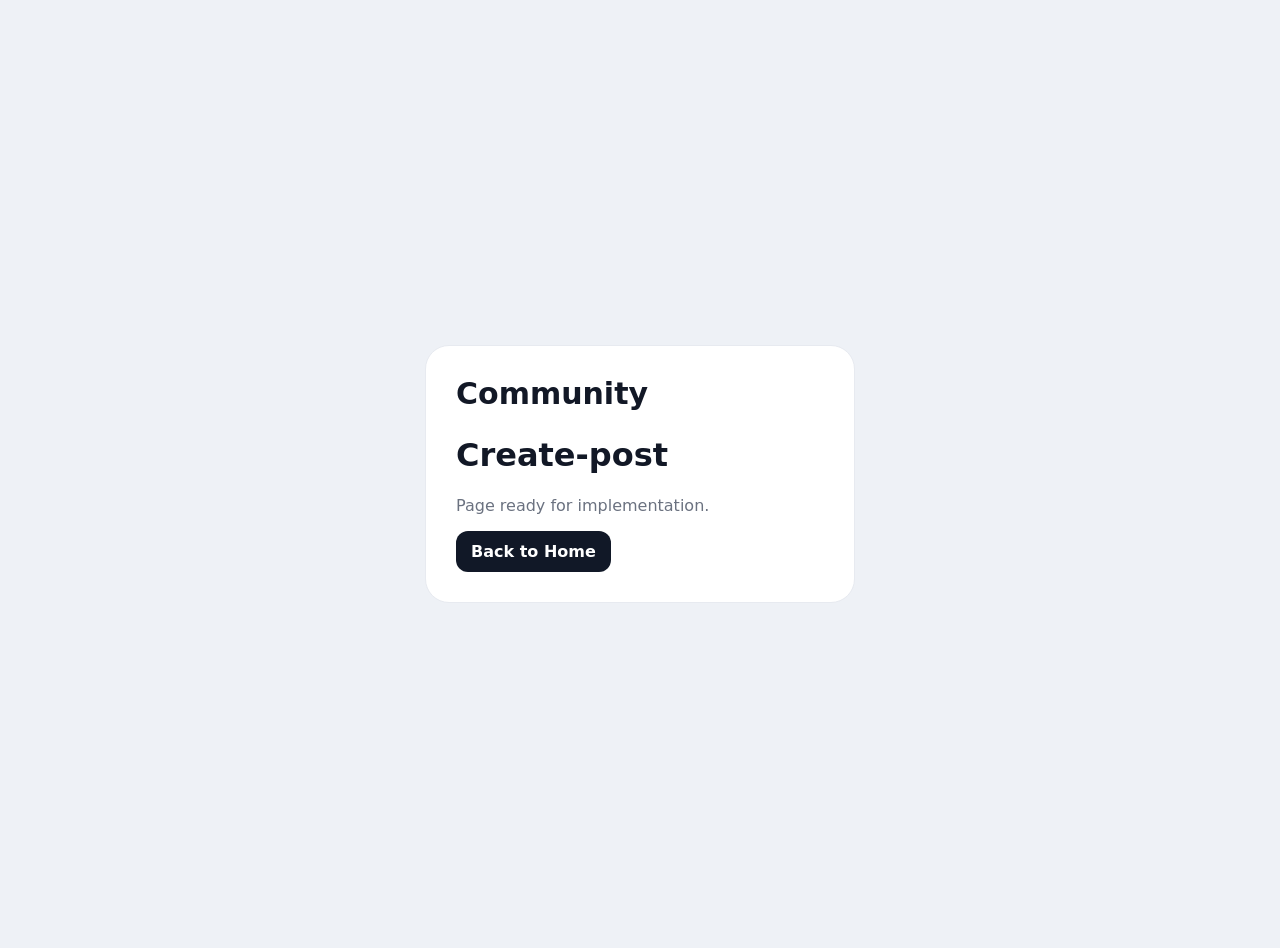
==== create-post.html @ 9a0c6bbc "Add files via upload" ====
<!DOCTYPE html><html lang="en"><head><meta charset="UTF-8"><meta name="viewport" content="width=device-width,initial-scale=1.0"><title>create-post — Community</title><link rel="stylesheet" href="css/style.css"><link rel="stylesheet" href="css/components.css"><link rel="stylesheet" href="css/responsive.css"></head><body><main class="auth-page"><div class="auth-card"><div class="brand large">Community</div><h1>Create-post</h1><p class="muted">Page ready for implementation.</p><a class="primary-btn" href="index.html">Back to Home</a></div></main><script src="js/app.js"></script><script src="js/auth.js"></script><script src="js/posts.js"></script><script src="js/profile.js"></script><script src="js/explore.js"></script></body></html>
---- css/style.css ----
*{box-sizing:border-box}body{margin:0;background:#eef1f6;color:#121826;font-family:Inter,system-ui,sans-serif}.app{min-height:100vh;max-width:760px;margin:auto;background:#f8fafc}.topbar{height:70px;display:flex;align-items:center;justify-content:space-between;padding:0 18px;background:#fff;border-bottom:1px solid #e7eaf0}.content{padding:18px 16px 100px}.category-slider{display:flex;gap:10px;overflow-x:auto;padding:5px 3px 10px}.category{flex:0 0 auto;padding:9px 16px;border:1px solid #e1e5eb;border-radius:999px;background:#fff;font-weight:700}.category.active{background:#111827;color:#fff}.section-head{display:flex;align-items:center;justify-content:space-between;margin:20px 0 14px}.feed{display:grid;gap:12px}.card{background:#fff;border:1px solid #e7eaf0;border-radius:18px;padding:18px}.primary-btn{display:inline-flex;justify-content:center;padding:11px 15px;border:0;border-radius:12px;background:#111827;color:#fff;text-decoration:none;font-weight:800}.bottom-nav{position:fixed;bottom:0;left:50%;transform:translateX(-50%);width:min(760px,100%);height:68px;display:grid;grid-template-columns:repeat(4,1fr);background:#fff;border-top:1px solid #e7eaf0}.bottom-nav a{display:flex;flex-direction:column;align-items:center;justify-content:center;text-decoration:none;color:#7c8798}.bottom-nav span{font-size:10px}.auth-page{min-height:100vh;display:grid;place-items:center;padding:20px}.auth-card{width:min(430px,100%);padding:30px;background:#fff;border:1px solid #e7eaf0;border-radius:24px}.brand{font-weight:800;font-size:20px}.brand.large{font-size:30px;margin-bottom:25px}.muted{color:#6b7280}
---- css/components.css ----
.post-card{background:#fff;border:1px solid #e7eaf0;border-radius:18px;padding:17px}.post-card h3{margin:9px 0}.post-card p{color:#4b5563;line-height:1.55}.post-action{border:0;border-radius:10px;padding:8px 11px}.profile-card{display:flex;gap:15px;align-items:center}.profile-avatar{width:64px;height:64px;border-radius:50%;display:grid;place-items:center;background:#111827;color:#fff;font-weight:800}
---- css/responsive.css ----
@media(min-width:761px){body{padding:24px 0}.app{border-radius:24px;overflow:hidden}}@media(max-width:480px){.content{padding-left:12px;padding-right:12px}}
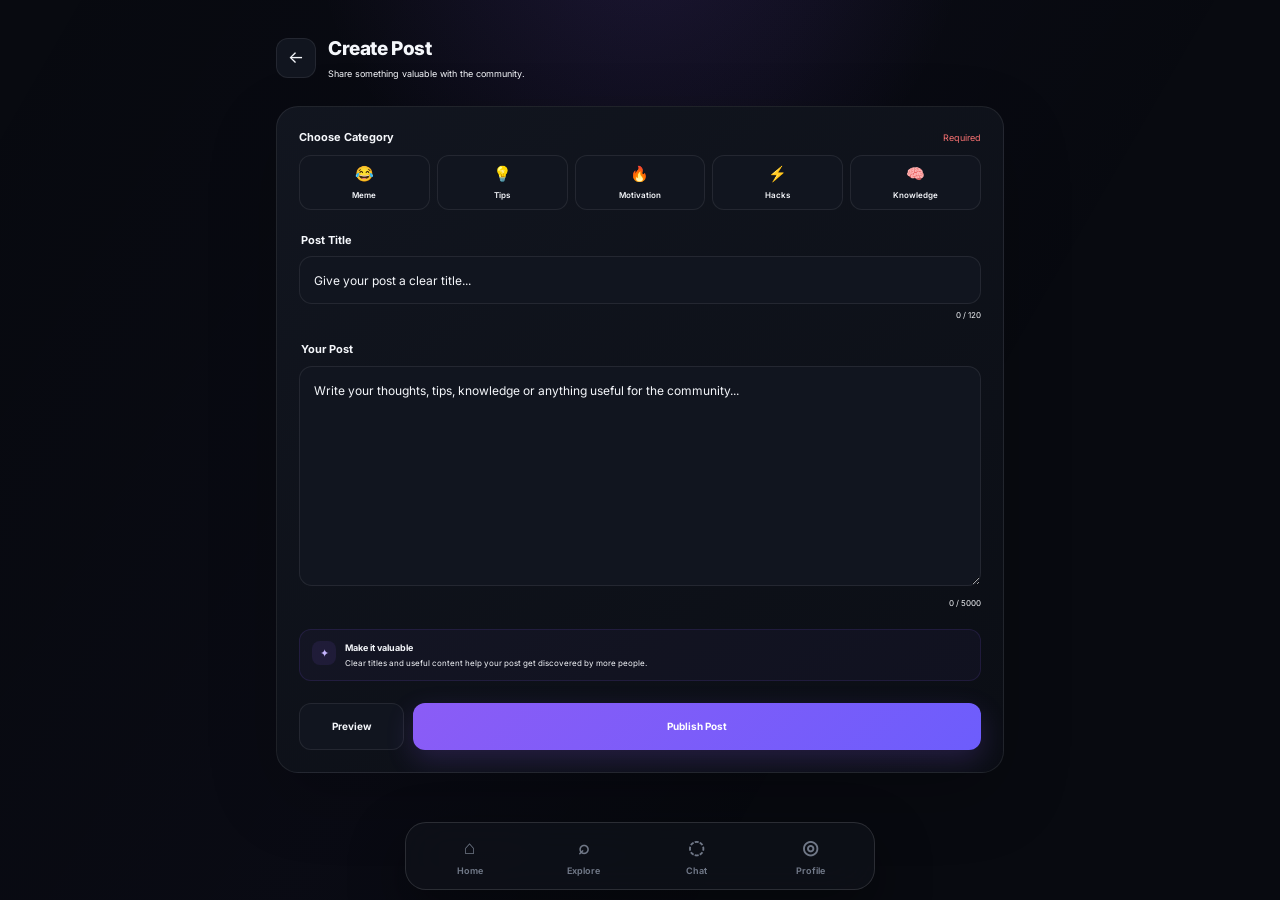
==== commit abd57df4: "Update create-post.html" ====
--- a/create-post.html
+++ b/create-post.html
@@ -1 +1,1779 @@
-<!DOCTYPE html><html lang="en"><head><meta charset="UTF-8"><meta name="viewport" content="width=device-width,initial-scale=1.0"><title>create-post — Community</title><link rel="stylesheet" href="css/style.css"><link rel="stylesheet" href="css/components.css"><link rel="stylesheet" href="css/responsive.css"></head><body><main class="auth-page"><div class="auth-card"><div class="brand large">Community</div><h1>Create-post</h1><p class="muted">Page ready for implementation.</p><a class="primary-btn" href="index.html">Back to Home</a></div></main><script src="js/app.js"></script><script src="js/auth.js"></script><script src="js/posts.js"></script><script src="js/profile.js"></script><script src="js/explore.js"></script></body></html>
+<!DOCTYPE html>
+<html lang="en">
+
+<head>
+
+  <meta charset="UTF-8">
+
+  <meta
+    name="viewport"
+    content="width=device-width, initial-scale=1.0"
+  >
+
+  <meta
+    name="theme-color"
+    content="#080a10"
+  >
+
+  <title>Create Post — Brocode</title>
+
+  <link rel="preconnect" href="https://fonts.googleapis.com">
+
+  <link
+    rel="preconnect"
+    href="https://fonts.gstatic.com"
+    crossorigin
+  >
+
+  <link
+    href="https://fonts.googleapis.com/css2?family=Inter:wght@400;500;600;700;800&display=swap"
+    rel="stylesheet"
+  >
+
+  <link rel="stylesheet" href="css/style.css">
+  <link rel="stylesheet" href="css/components.css">
+  <link rel="stylesheet" href="css/responsive.css">
+
+  <style>
+
+    /* =====================================================
+       CREATE POST PAGE
+       ===================================================== */
+
+    .create-page {
+      min-height: 100vh;
+
+      padding:
+        20px
+        16px
+        110px;
+
+      max-width: 760px;
+
+      margin: 0 auto;
+    }
+
+
+    /* =====================================================
+       TOPBAR
+       ===================================================== */
+
+    .create-topbar {
+      display: flex;
+      align-items: center;
+      gap: 12px;
+
+      margin-bottom: 26px;
+    }
+
+
+    .back-button {
+      width: 40px;
+      height: 40px;
+
+      display: grid;
+      place-items: center;
+
+      border: 1px solid var(--border);
+      border-radius: 12px;
+
+      background: var(--surface);
+
+      color: var(--text);
+
+      text-decoration: none;
+
+      font-size: 17px;
+
+      transition:
+        background .2s ease,
+        transform .2s ease;
+    }
+
+
+    .back-button:hover {
+      background: var(--surface-2);
+
+      transform: translateX(-2px);
+    }
+
+
+    .create-heading {
+      flex: 1;
+    }
+
+
+    .create-heading h1 {
+      margin: 0;
+
+      color: var(--text);
+
+      font-size: 19px;
+      font-weight: 800;
+
+      letter-spacing: -.4px;
+    }
+
+
+    .create-heading p {
+      margin: 3px 0 0;
+
+      color: var(--muted-2);
+
+      font-size: 9px;
+    }
+
+
+    /* =====================================================
+       FORM CARD
+       ===================================================== */
+
+    .create-card {
+      border: 1px solid var(--border);
+      border-radius: 22px;
+
+      background:
+        linear-gradient(
+          145deg,
+          rgba(18, 22, 32, .98),
+          rgba(11, 14, 21, .98)
+        );
+
+      box-shadow:
+        0 25px 70px rgba(0, 0, 0, .20);
+
+      overflow: hidden;
+    }
+
+
+    .create-card-inner {
+      padding: 22px;
+    }
+
+
+    /* =====================================================
+       CATEGORY
+       ===================================================== */
+
+    .section-label {
+      display: flex;
+      align-items: center;
+      justify-content: space-between;
+
+      margin-bottom: 9px;
+    }
+
+
+    .section-label strong {
+      color: var(--text);
+
+      font-size: 11px;
+      font-weight: 700;
+    }
+
+
+    .required {
+      color: #f87171;
+
+      font-size: 9px;
+    }
+
+
+    .category-grid {
+      display: grid;
+
+      grid-template-columns:
+        repeat(5, minmax(0, 1fr));
+
+      gap: 7px;
+
+      margin-bottom: 22px;
+    }
+
+
+    .category-option {
+      min-height: 55px;
+
+      display: flex;
+      flex-direction: column;
+      align-items: center;
+      justify-content: center;
+
+      gap: 4px;
+
+      padding: 7px 4px;
+
+      border: 1px solid var(--border);
+      border-radius: 12px;
+
+      background: var(--surface);
+
+      color: var(--muted);
+
+      cursor: pointer;
+
+      transition:
+        border-color .2s ease,
+        background .2s ease,
+        color .2s ease,
+        transform .2s ease;
+    }
+
+
+    .category-option:hover {
+      border-color: rgba(139, 92, 246, .35);
+
+      background: var(--surface-2);
+
+      transform: translateY(-1px);
+    }
+
+
+    .category-option.active {
+      border-color:
+        rgba(139, 92, 246, .65);
+
+      background:
+        rgba(139, 92, 246, .11);
+
+      color: #c4b5fd;
+
+      box-shadow:
+        inset 0 0 0 1px
+        rgba(139, 92, 246, .08);
+    }
+
+
+    .category-icon {
+      font-size: 15px;
+    }
+
+
+    .category-name {
+      font-size: 8px;
+      font-weight: 600;
+    }
+
+
+    /* =====================================================
+       INPUTS
+       ===================================================== */
+
+    .form-group {
+      margin-bottom: 20px;
+    }
+
+
+    .form-label {
+      display: block;
+
+      margin: 0 0 8px 2px;
+
+      color: var(--text);
+
+      font-size: 11px;
+      font-weight: 700;
+    }
+
+
+    .form-input,
+    .form-textarea {
+      width: 100%;
+
+      border: 1px solid var(--border);
+      border-radius: 13px;
+
+      outline: none;
+
+      background: var(--surface);
+
+      color: var(--text);
+
+      font-family: inherit;
+
+      transition:
+        border-color .2s ease,
+        box-shadow .2s ease,
+        background .2s ease;
+    }
+
+
+    .form-input {
+      height: 48px;
+
+      padding: 0 14px;
+
+      font-size: 12px;
+    }
+
+
+    .form-textarea {
+      min-height: 220px;
+
+      padding: 14px;
+
+      resize: vertical;
+
+      line-height: 1.7;
+
+      font-size: 12px;
+    }
+
+
+    .form-input::placeholder,
+    .form-textarea::placeholder {
+      color: var(--muted-2);
+    }
+
+
+    .form-input:focus,
+    .form-textarea:focus {
+      border-color:
+        rgba(139, 92, 246, .58);
+
+      background: var(--surface-2);
+
+      box-shadow:
+        0 0 0 4px
+        rgba(139, 92, 246, .07);
+    }
+
+
+    .input-bottom {
+      display: flex;
+      justify-content: flex-end;
+
+      margin-top: 5px;
+    }
+
+
+    .character-count {
+      color: var(--muted-2);
+
+      font-size: 8px;
+    }
+
+
+    /* =====================================================
+       WRITING TIPS
+       ===================================================== */
+
+    .writing-tip {
+      display: flex;
+      align-items: flex-start;
+      gap: 9px;
+
+      margin-bottom: 20px;
+
+      padding: 11px 12px;
+
+      border: 1px solid
+        rgba(139, 92, 246, .13);
+
+      border-radius: 12px;
+
+      background:
+        rgba(139, 92, 246, .045);
+    }
+
+
+    .tip-icon {
+      width: 24px;
+      height: 24px;
+
+      display: grid;
+      place-items: center;
+
+      border-radius: 8px;
+
+      background:
+        rgba(139, 92, 246, .10);
+
+      color: #c4b5fd;
+
+      font-size: 11px;
+
+      flex-shrink: 0;
+    }
+
+
+    .writing-tip strong {
+      display: block;
+
+      margin-bottom: 2px;
+
+      color: var(--text);
+
+      font-size: 9px;
+    }
+
+
+    .writing-tip p {
+      margin: 0;
+
+      color: var(--muted-2);
+
+      font-size: 8px;
+
+      line-height: 1.55;
+    }
+
+
+    /* =====================================================
+       ACTIONS
+       ===================================================== */
+
+    .create-actions {
+      display: flex;
+      gap: 9px;
+
+      padding-top: 2px;
+    }
+
+
+    .action-button {
+      height: 47px;
+
+      border-radius: 12px;
+
+      font-family: inherit;
+
+      font-size: 10px;
+      font-weight: 700;
+
+      cursor: pointer;
+
+      transition:
+        transform .2s ease,
+        background .2s ease,
+        border-color .2s ease;
+    }
+
+
+    .preview-button {
+      flex: 0 0 105px;
+
+      border: 1px solid var(--border);
+
+      background: var(--surface);
+
+      color: var(--text);
+    }
+
+
+    .preview-button:hover {
+      background: var(--surface-2);
+
+      transform: translateY(-1px);
+    }
+
+
+    .publish-button {
+      flex: 1;
+
+      border: 0;
+
+      background:
+        linear-gradient(
+          135deg,
+          var(--primary),
+          #6d5dfc
+        );
+
+      color: white;
+
+      box-shadow:
+        0 10px 28px
+        rgba(139, 92, 246, .20);
+    }
+
+
+    .publish-button:hover {
+      transform: translateY(-1px);
+
+      box-shadow:
+        0 14px 32px
+        rgba(139, 92, 246, .27);
+    }
+
+
+    /* =====================================================
+       VALIDATION
+       ===================================================== */
+
+    .validation-message {
+      display: none;
+
+      margin-bottom: 16px;
+
+      padding: 11px 12px;
+
+      border: 1px solid
+        rgba(239, 68, 68, .18);
+
+      border-radius: 11px;
+
+      background:
+        rgba(239, 68, 68, .06);
+
+      color: #fca5a5;
+
+      font-size: 9px;
+
+      line-height: 1.5;
+    }
+
+
+    .validation-message.show {
+      display: block;
+    }
+
+
+    /* =====================================================
+       PREVIEW
+       ===================================================== */
+
+    .preview-container {
+      display: none;
+
+      margin-top: 22px;
+
+      padding-top: 22px;
+
+      border-top: 1px solid var(--border);
+    }
+
+
+    .preview-container.show {
+      display: block;
+    }
+
+
+    .preview-label {
+      margin-bottom: 10px;
+
+      color: var(--muted);
+
+      font-size: 9px;
+      font-weight: 700;
+
+      text-transform: uppercase;
+
+      letter-spacing: .5px;
+    }
+
+
+    .preview-post {
+      padding: 17px;
+
+      border: 1px solid var(--border);
+      border-radius: 15px;
+
+      background: var(--surface);
+    }
+
+
+    .preview-meta {
+      display: flex;
+      align-items: center;
+      gap: 8px;
+
+      margin-bottom: 11px;
+    }
+
+
+    .preview-avatar {
+      width: 30px;
+      height: 30px;
+
+      display: grid;
+      place-items: center;
+
+      border-radius: 9px;
+
+      background:
+        linear-gradient(
+          135deg,
+          var(--primary),
+          #5b4ee8
+        );
+
+      color: white;
+
+      font-size: 10px;
+      font-weight: 800;
+    }
+
+
+    .preview-user {
+      color: var(--text);
+
+      font-size: 9px;
+      font-weight: 700;
+    }
+
+
+    .preview-time {
+      color: var(--muted-2);
+
+      font-size: 8px;
+    }
+
+
+    .preview-category {
+      margin-left: auto;
+
+      padding: 4px 7px;
+
+      border-radius: 6px;
+
+      background:
+        rgba(139, 92, 246, .09);
+
+      color: #c4b5fd;
+
+      font-size: 7px;
+      font-weight: 700;
+    }
+
+
+    .preview-title {
+      margin: 0 0 7px;
+
+      color: var(--text);
+
+      font-size: 14px;
+      font-weight: 700;
+
+      line-height: 1.4;
+    }
+
+
+    .preview-content {
+      margin: 0;
+
+      color: var(--muted);
+
+      font-size: 10px;
+
+      line-height: 1.65;
+
+      white-space: pre-wrap;
+
+      word-break: break-word;
+    }
+
+
+    /* =====================================================
+       MOBILE
+       ===================================================== */
+
+    @media (max-width: 520px) {
+
+      .create-page {
+        padding:
+          16px
+          12px
+          100px;
+      }
+
+
+      .create-card-inner {
+        padding: 17px;
+      }
+
+
+      .category-grid {
+        grid-template-columns:
+          repeat(3, 1fr);
+
+        gap: 7px;
+      }
+
+
+      .category-option {
+        min-height: 52px;
+      }
+
+
+      .form-textarea {
+        min-height: 190px;
+      }
+
+    }
+
+
+    @media (max-width: 360px) {
+
+      .category-grid {
+        grid-template-columns:
+          repeat(2, 1fr);
+      }
+
+
+      .preview-button {
+        flex-basis: 90px;
+      }
+
+    }
+
+
+    @media (min-width: 900px) {
+
+      .create-page {
+        padding-top: 35px;
+      }
+
+    }
+
+  </style>
+
+</head>
+
+
+<body>
+
+  <div class="app-shell">
+
+
+    <main class="create-page">
+
+
+      <!-- =================================================
+           HEADER
+           ================================================= -->
+
+      <div class="create-topbar">
+
+        <a
+          href="index.html"
+          class="back-button"
+          aria-label="Go back"
+        >
+          ←
+        </a>
+
+
+        <div class="create-heading">
+
+          <h1>
+            Create Post
+          </h1>
+
+          <p>
+            Share something valuable with the community.
+          </p>
+
+        </div>
+
+      </div>
+
+
+      <!-- =================================================
+           CARD
+           ================================================= -->
+
+      <section class="create-card">
+
+        <div class="create-card-inner">
+
+
+          <div
+            id="validationMessage"
+            class="validation-message"
+          ></div>
+
+
+          <!-- =================================================
+               CATEGORY
+               ================================================= -->
+
+          <div class="section-label">
+
+            <strong>
+              Choose Category
+            </strong>
+
+            <span class="required">
+              Required
+            </span>
+
+          </div>
+
+
+          <div
+            class="category-grid"
+            id="categoryGrid"
+          >
+
+
+            <button
+              type="button"
+              class="category-option"
+              data-category="Meme"
+            >
+
+              <span class="category-icon">
+                😂
+              </span>
+
+              <span class="category-name">
+                Meme
+              </span>
+
+            </button>
+
+
+            <button
+              type="button"
+              class="category-option"
+              data-category="Tips"
+            >
+
+              <span class="category-icon">
+                💡
+              </span>
+
+              <span class="category-name">
+                Tips
+              </span>
+
+            </button>
+
+
+            <button
+              type="button"
+              class="category-option"
+              data-category="Motivation"
+            >
+
+              <span class="category-icon">
+                🔥
+              </span>
+
+              <span class="category-name">
+                Motivation
+              </span>
+
+            </button>
+
+
+            <button
+              type="button"
+              class="category-option"
+              data-category="Hacks"
+            >
+
+              <span class="category-icon">
+                ⚡
+              </span>
+
+              <span class="category-name">
+                Hacks
+              </span>
+
+            </button>
+
+
+            <button
+              type="button"
+              class="category-option"
+              data-category="Knowledge"
+            >
+
+              <span class="category-icon">
+                🧠
+              </span>
+
+              <span class="category-name">
+                Knowledge
+              </span>
+
+            </button>
+
+
+          </div>
+
+
+          <!-- =================================================
+               TITLE
+               ================================================= -->
+
+          <div class="form-group">
+
+            <label
+              class="form-label"
+              for="postTitle"
+            >
+              Post Title
+            </label>
+
+
+            <input
+              id="postTitle"
+              class="form-input"
+              type="text"
+              maxlength="120"
+              placeholder="Give your post a clear title..."
+              autocomplete="off"
+            >
+
+
+            <div class="input-bottom">
+
+              <span
+                id="titleCount"
+                class="character-count"
+              >
+                0 / 120
+              </span>
+
+            </div>
+
+          </div>
+
+
+          <!-- =================================================
+               CONTENT
+               ================================================= -->
+
+          <div class="form-group">
+
+            <label
+              class="form-label"
+              for="postContent"
+            >
+              Your Post
+            </label>
+
+
+            <textarea
+              id="postContent"
+              class="form-textarea"
+              maxlength="5000"
+              placeholder="Write your thoughts, tips, knowledge or anything useful for the community..."
+            ></textarea>
+
+
+            <div class="input-bottom">
+
+              <span
+                id="contentCount"
+                class="character-count"
+              >
+                0 / 5000
+              </span>
+
+            </div>
+
+          </div>
+
+
+          <!-- =================================================
+               TIP
+               ================================================= -->
+
+          <div class="writing-tip">
+
+            <div class="tip-icon">
+              ✦
+            </div>
+
+
+            <div>
+
+              <strong>
+                Make it valuable
+              </strong>
+
+              <p>
+                Clear titles and useful content help your
+                post get discovered by more people.
+              </p>
+
+            </div>
+
+          </div>
+
+
+          <!-- =================================================
+               ACTIONS
+               ================================================= -->
+
+          <div class="create-actions">
+
+            <button
+              type="button"
+              id="previewButton"
+              class="action-button preview-button"
+            >
+              Preview
+            </button>
+
+
+            <button
+              type="button"
+              id="publishButton"
+              class="action-button publish-button"
+            >
+              Publish Post
+            </button>
+
+          </div>
+
+
+          <!-- =================================================
+               PREVIEW
+               ================================================= -->
+
+          <div
+            id="previewContainer"
+            class="preview-container"
+          >
+
+            <div class="preview-label">
+              Live Preview
+            </div>
+
+
+            <article class="preview-post">
+
+              <div class="preview-meta">
+
+                <div
+                  id="previewAvatar"
+                  class="preview-avatar"
+                >
+                  B
+                </div>
+
+
+                <div>
+
+                  <div
+                    id="previewUser"
+                    class="preview-user"
+                  >
+                    @brocode_user
+                  </div>
+
+                  <div class="preview-time">
+                    Just now
+                  </div>
+
+                </div>
+
+
+                <span
+                  id="previewCategory"
+                  class="preview-category"
+                >
+                  Category
+                </span>
+
+              </div>
+
+
+              <h3
+                id="previewTitle"
+                class="preview-title"
+              >
+                Your post title will appear here
+              </h3>
+
+
+              <p
+                id="previewContent"
+                class="preview-content"
+              >
+                Your post content will appear here.
+              </p>
+
+            </article>
+
+          </div>
+
+
+        </div>
+
+      </section>
+
+
+    </main>
+
+
+    <!-- =====================================================
+         BOTTOM NAV
+         ===================================================== -->
+
+    <nav class="bottom-nav">
+
+      <a
+        href="index.html"
+        class="nav-item"
+      >
+        <span class="nav-icon">
+          ⌂
+        </span>
+
+        <span class="nav-label">
+          Home
+        </span>
+      </a>
+
+
+      <a
+        href="explore.html"
+        class="nav-item"
+      >
+        <span class="nav-icon">
+          ⌕
+        </span>
+
+        <span class="nav-label">
+          Explore
+        </span>
+      </a>
+
+
+      <a
+        href="support.html"
+        class="nav-item"
+      >
+        <span class="nav-icon">
+          ◌
+        </span>
+
+        <span class="nav-label">
+          Chat
+        </span>
+      </a>
+
+
+      <a
+        href="profile.html"
+        class="nav-item"
+      >
+        <span class="nav-icon">
+          ◎
+        </span>
+
+        <span class="nav-label">
+          Profile
+        </span>
+      </a>
+
+    </nav>
+
+
+  </div>
+
+
+  <div
+    id="toast"
+    class="toast"
+    role="status"
+    aria-live="polite"
+  ></div>
+
+
+  <script src="js/app.js"></script>
+  <script src="js/posts.js"></script>
+
+
+  <script>
+
+    /* =====================================================
+       ELEMENTS
+       ===================================================== */
+
+    const categoryOptions =
+      document.querySelectorAll(
+        ".category-option"
+      );
+
+    const postTitle =
+      document.getElementById(
+        "postTitle"
+      );
+
+    const postContent =
+      document.getElementById(
+        "postContent"
+      );
+
+    const titleCount =
+      document.getElementById(
+        "titleCount"
+      );
+
+    const contentCount =
+      document.getElementById(
+        "contentCount"
+      );
+
+    const previewButton =
+      document.getElementById(
+        "previewButton"
+      );
+
+    const publishButton =
+      document.getElementById(
+        "publishButton"
+      );
+
+    const previewContainer =
+      document.getElementById(
+        "previewContainer"
+      );
+
+    const validationMessage =
+      document.getElementById(
+        "validationMessage"
+      );
+
+    const previewTitle =
+      document.getElementById(
+        "previewTitle"
+      );
+
+    const previewContent =
+      document.getElementById(
+        "previewContent"
+      );
+
+    const previewCategory =
+      document.getElementById(
+        "previewCategory"
+      );
+
+    const previewUser =
+      document.getElementById(
+        "previewUser"
+      );
+
+    const previewAvatar =
+      document.getElementById(
+        "previewAvatar"
+      );
+
+
+    let selectedCategory = "";
+
+
+    /* =====================================================
+       CURRENT USER
+       ===================================================== */
+
+    function getUser() {
+
+      try {
+
+        const saved =
+          localStorage.getItem(
+            "community_user"
+          );
+
+
+        if (saved) {
+
+          return JSON.parse(
+            saved
+          );
+
+        }
+
+      } catch (error) {
+
+        console.warn(
+          "Could not read user.",
+          error
+        );
+
+      }
+
+
+      return {
+        name: "Brocode User",
+        username: "@brocode_user"
+      };
+
+    }
+
+
+    const currentUser =
+      getUser();
+
+
+    previewUser.textContent =
+      currentUser.username ||
+      "@brocode_user";
+
+
+    previewAvatar.textContent =
+      (
+        currentUser.name ||
+        "B"
+      )
+        .trim()
+        .charAt(0)
+        .toUpperCase();
+
+
+    /* =====================================================
+       CATEGORY SELECT
+       ===================================================== */
+
+    categoryOptions.forEach(
+      option => {
+
+        option.addEventListener(
+          "click",
+          () => {
+
+            categoryOptions.forEach(
+              item => {
+
+                item.classList.remove(
+                  "active"
+                );
+
+              }
+            );
+
+
+            option.classList.add(
+              "active"
+            );
+
+
+            selectedCategory =
+              option.dataset.category;
+
+
+            hideValidation();
+
+
+            previewCategory.textContent =
+              selectedCategory;
+
+
+            if (
+              previewContainer.classList
+                .contains("show")
+            ) {
+
+              updatePreview();
+
+            }
+
+          }
+        );
+
+      }
+    );
+
+
+    /* =====================================================
+       CHARACTER COUNTERS
+       ===================================================== */
+
+    postTitle.addEventListener(
+      "input",
+      () => {
+
+        titleCount.textContent =
+          `${postTitle.value.length} / 120`;
+
+
+        hideValidation();
+
+
+        if (
+          previewContainer.classList
+            .contains("show")
+        ) {
+
+          updatePreview();
+
+        }
+
+      }
+    );
+
+
+    postContent.addEventListener(
+      "input",
+      () => {
+
+        contentCount.textContent =
+          `${postContent.value.length} / 5000`;
+
+
+        hideValidation();
+
+
+        if (
+          previewContainer.classList
+            .contains("show")
+        ) {
+
+          updatePreview();
+
+        }
+
+      }
+    );
+
+
+    /* =====================================================
+       PREVIEW
+       ===================================================== */
+
+    previewButton.addEventListener(
+      "click",
+      () => {
+
+        if (
+          !selectedCategory
+        ) {
+
+          showValidation(
+            "Please choose a category first."
+          );
+
+          return;
+
+        }
+
+
+        if (
+          !postTitle.value.trim()
+        ) {
+
+          showValidation(
+            "Please enter a post title."
+          );
+
+          postTitle.focus();
+
+          return;
+
+        }
+
+
+        if (
+          !postContent.value.trim()
+        ) {
+
+          showValidation(
+            "Please write something in your post."
+          );
+
+          postContent.focus();
+
+          return;
+
+        }
+
+
+        updatePreview();
+
+
+        previewContainer.classList.toggle(
+          "show"
+        );
+
+
+        if (
+          previewContainer.classList
+            .contains("show")
+        ) {
+
+          previewButton.textContent =
+            "Hide Preview";
+
+        } else {
+
+          previewButton.textContent =
+            "Preview";
+
+        }
+
+      }
+    );
+
+
+    function updatePreview() {
+
+      previewTitle.textContent =
+        postTitle.value.trim() ||
+        "Your post title will appear here";
+
+
+      previewContent.textContent =
+        postContent.value.trim() ||
+        "Your post content will appear here";
+
+
+      previewCategory.textContent =
+        selectedCategory ||
+        "Category";
+
+    }
+
+
+    /* =====================================================
+       PUBLISH
+       ===================================================== */
+
+    publishButton.addEventListener(
+      "click",
+      () => {
+
+        const title =
+          postTitle.value.trim();
+
+
+        const content =
+          postContent.value.trim();
+
+
+        /* Category mandatory */
+
+        if (!selectedCategory) {
+
+          showValidation(
+            "Please choose a category before publishing."
+          );
+
+          return;
+
+        }
+
+
+        /* Title mandatory */
+
+        if (!title) {
+
+          showValidation(
+            "Please enter a post title."
+          );
+
+          postTitle.focus();
+
+          return;
+
+        }
+
+
+        if (title.length < 5) {
+
+          showValidation(
+            "Post title should contain at least 5 characters."
+          );
+
+          postTitle.focus();
+
+          return;
+
+        }
+
+
+        /* Content mandatory */
+
+        if (!content) {
+
+          showValidation(
+            "Please write something in your post."
+          );
+
+          postContent.focus();
+
+          return;
+
+        }
+
+
+        if (content.length < 10) {
+
+          showValidation(
+            "Post content should contain at least 10 characters."
+          );
+
+          postContent.focus();
+
+          return;
+
+        }
+
+
+        /*
+         * Demo post storage.
+         *
+         * This will later be replaced
+         * by the real backend API.
+         */
+
+        publishButton.disabled = true;
+
+        publishButton.textContent =
+          "Publishing...";
+
+
+        setTimeout(
+          () => {
+
+            const post = {
+
+              id:
+                "post_" +
+                Date.now(),
+
+              category:
+                selectedCategory,
+
+              title:
+                title,
+
+              content:
+                content,
+
+              author:
+                currentUser.username ||
+                "@brocode_user",
+
+              authorName:
+                currentUser.name ||
+                "Brocode User",
+
+              likes: 0,
+
+              comments: 0,
+
+              saved: false,
+
+              createdAt:
+                new Date().toISOString()
+
+            };
+
+
+            /*
+             * Save demo post.
+             */
+
+            const existing =
+              JSON.parse(
+                localStorage.getItem(
+                  "brocode_posts"
+                ) || "[]"
+              );
+
+
+            existing.unshift(post);
+
+
+            localStorage.setItem(
+              "brocode_posts",
+              JSON.stringify(
+                existing
+              )
+            );
+
+
+            publishButton.disabled =
+              false;
+
+
+            publishButton.textContent =
+              "Publish Post";
+
+
+            if (
+              window.BrocodeApp &&
+              typeof window.BrocodeApp.showToast ===
+                "function"
+            ) {
+
+              window.BrocodeApp.showToast(
+                "Post published successfully!"
+              );
+
+            }
+
+
+            setTimeout(
+              () => {
+
+                window.location.href =
+                  "index.html";
+
+              },
+              700
+            );
+
+          },
+          500
+        );
+
+      }
+    );
+
+
+    /* =====================================================
+       VALIDATION
+       ===================================================== */
+
+    function showValidation(
+      message
+    ) {
+
+      validationMessage.textContent =
+        message;
+
+
+      validationMessage.classList.add(
+        "show"
+      );
+
+    }
+
+
+    function hideValidation() {
+
+      validationMessage.classList.remove(
+        "show"
+      );
+
+    }
+
+
+    /* =====================================================
+       KEYBOARD SHORTCUT
+       ===================================================== */
+
+    document.addEventListener(
+      "keydown",
+      event => {
+
+        if (
+          (event.ctrlKey ||
+            event.metaKey) &&
+          event.key === "Enter"
+        ) {
+
+          event.preventDefault();
+
+          publishButton.click();
+
+        }
+
+      }
+    );
+
+  </script>
+
+</body>
+
+</html>
--- a/css/style.css
+++ b/css/style.css
@@ -1 +1,953 @@
-*{box-sizing:border-box}body{margin:0;background:#eef1f6;color:#121826;font-family:Inter,system-ui,sans-serif}.app{min-height:100vh;max-width:760px;margin:auto;background:#f8fafc}.topbar{height:70px;display:flex;align-items:center;justify-content:space-between;padding:0 18px;background:#fff;border-bottom:1px solid #e7eaf0}.content{padding:18px 16px 100px}.category-slider{display:flex;gap:10px;overflow-x:auto;padding:5px 3px 10px}.category{flex:0 0 auto;padding:9px 16px;border:1px solid #e1e5eb;border-radius:999px;background:#fff;font-weight:700}.category.active{background:#111827;color:#fff}.section-head{display:flex;align-items:center;justify-content:space-between;margin:20px 0 14px}.feed{display:grid;gap:12px}.card{background:#fff;border:1px solid #e7eaf0;border-radius:18px;padding:18px}.primary-btn{display:inline-flex;justify-content:center;padding:11px 15px;border:0;border-radius:12px;background:#111827;color:#fff;text-decoration:none;font-weight:800}.bottom-nav{position:fixed;bottom:0;left:50%;transform:translateX(-50%);width:min(760px,100%);height:68px;display:grid;grid-template-columns:repeat(4,1fr);background:#fff;border-top:1px solid #e7eaf0}.bottom-nav a{display:flex;flex-direction:column;align-items:center;justify-content:center;text-decoration:none;color:#7c8798}.bottom-nav span{font-size:10px}.auth-page{min-height:100vh;display:grid;place-items:center;padding:20px}.auth-card{width:min(430px,100%);padding:30px;background:#fff;border:1px solid #e7eaf0;border-radius:24px}.brand{font-weight:800;font-size:20px}.brand.large{font-size:30px;margin-bottom:25px}.muted{color:#6b7280}
+/* =========================================================
+   BROCODE — GLOBAL DESIGN SYSTEM
+   ========================================================= */
+
+:root {
+  --bg: #080a10;
+  --bg-soft: #0d1018;
+  --surface: #11151f;
+  --surface-2: #161b27;
+  --surface-3: #1b2130;
+
+  --border: rgba(255, 255, 255, 0.08);
+  --border-strong: rgba(255, 255, 255, 0.13);
+
+  --text: #f5f7fb;
+  --text-soft: #a8afbd;
+  --text-muted: #707887;
+
+  --primary: #8b5cf6;
+  --primary-light: #a78bfa;
+  --primary-dark: #6d3ee8;
+
+  --success: #35d49a;
+  --danger: #ff5c7a;
+
+  --radius-sm: 10px;
+  --radius-md: 16px;
+  --radius-lg: 22px;
+  --radius-xl: 28px;
+
+  --shadow-sm: 0 8px 25px rgba(0, 0, 0, 0.18);
+  --shadow-md: 0 18px 45px rgba(0, 0, 0, 0.25);
+  --shadow-lg: 0 30px 80px rgba(0, 0, 0, 0.38);
+
+  --container: 760px;
+
+  --nav-height: 76px;
+  --topbar-height: 68px;
+
+  --transition-fast: 160ms ease;
+  --transition: 260ms cubic-bezier(0.2, 0.8, 0.2, 1);
+  --transition-smooth: 420ms cubic-bezier(0.16, 1, 0.3, 1);
+}
+
+
+/* =========================================================
+   RESET
+   ========================================================= */
+
+* {
+  box-sizing: border-box;
+  margin: 0;
+  padding: 0;
+}
+
+html {
+  scroll-behavior: smooth;
+}
+
+body {
+  min-height: 100vh;
+
+  background:
+    radial-gradient(
+      circle at 50% -10%,
+      rgba(139, 92, 246, 0.13),
+      transparent 32%
+    ),
+    var(--bg);
+
+  color: var(--text);
+
+  font-family:
+    "Inter",
+    -apple-system,
+    BlinkMacSystemFont,
+    "Segoe UI",
+    sans-serif;
+
+  font-size: 15px;
+  line-height: 1.5;
+
+  -webkit-font-smoothing: antialiased;
+  text-rendering: optimizeLegibility;
+
+  overflow-x: hidden;
+}
+
+body::before {
+  content: "";
+
+  position: fixed;
+  inset: 0;
+
+  pointer-events: none;
+
+  background:
+    linear-gradient(
+      120deg,
+      transparent 0%,
+      rgba(139, 92, 246, 0.018) 45%,
+      transparent 70%
+    );
+
+  z-index: -1;
+}
+
+button,
+input,
+textarea,
+select {
+  font: inherit;
+}
+
+button {
+  border: 0;
+  cursor: pointer;
+}
+
+a {
+  color: inherit;
+  text-decoration: none;
+}
+
+img {
+  max-width: 100%;
+  display: block;
+}
+
+
+/* =========================================================
+   APP SHELL
+   ========================================================= */
+
+.app-shell {
+  min-height: 100vh;
+  position: relative;
+}
+
+
+/* =========================================================
+   TOP BAR
+   ========================================================= */
+
+.topbar {
+  position: sticky;
+  top: 0;
+  z-index: 100;
+
+  height: var(--topbar-height);
+
+  display: flex;
+  align-items: center;
+  justify-content: space-between;
+
+  padding: 0 18px;
+
+  background: rgba(8, 10, 16, 0.76);
+
+  border-bottom: 1px solid var(--border);
+
+  backdrop-filter: blur(22px);
+  -webkit-backdrop-filter: blur(22px);
+}
+
+
+/* Brand */
+
+.brand {
+  display: inline-flex;
+  align-items: center;
+  gap: 11px;
+
+  transition:
+    transform var(--transition-fast),
+    opacity var(--transition-fast);
+}
+
+.brand:hover {
+  opacity: 0.9;
+  transform: translateY(-1px);
+}
+
+.brand-mark {
+  width: 36px;
+  height: 36px;
+
+  display: grid;
+  place-items: center;
+
+  border-radius: 11px;
+
+  color: white;
+
+  font-size: 15px;
+  font-weight: 800;
+
+  background:
+    linear-gradient(
+      145deg,
+      var(--primary-light),
+      var(--primary-dark)
+    );
+
+  box-shadow:
+    0 7px 24px rgba(139, 92, 246, 0.35);
+}
+
+.brand-text {
+  display: flex;
+  flex-direction: column;
+
+  line-height: 1.05;
+}
+
+.brand-text strong {
+  font-size: 15px;
+  font-weight: 800;
+  letter-spacing: -0.02em;
+}
+
+.brand-text small {
+  margin-top: 4px;
+
+  color: var(--text-muted);
+
+  font-size: 9px;
+  font-weight: 600;
+
+  letter-spacing: 0.09em;
+  text-transform: uppercase;
+}
+
+
+/* Top actions */
+
+.top-actions {
+  display: flex;
+  align-items: center;
+  gap: 7px;
+}
+
+.icon-btn {
+  width: 39px;
+  height: 39px;
+
+  position: relative;
+
+  display: grid;
+  place-items: center;
+
+  border: 1px solid var(--border);
+  border-radius: 12px;
+
+  color: var(--text-soft);
+
+  background: rgba(255, 255, 255, 0.035);
+
+  transition:
+    background var(--transition-fast),
+    border-color var(--transition-fast),
+    color var(--transition-fast),
+    transform var(--transition-fast);
+}
+
+.icon-btn:hover {
+  color: var(--text);
+
+  background: rgba(255, 255, 255, 0.07);
+
+  border-color: var(--border-strong);
+
+  transform: translateY(-1px);
+}
+
+.icon-btn:active {
+  transform: scale(0.94);
+}
+
+.icon-btn > span {
+  font-size: 22px;
+  line-height: 1;
+}
+
+
+/* Notification dot */
+
+.notification-btn i {
+  width: 7px;
+  height: 7px;
+
+  position: absolute;
+  top: 8px;
+  right: 8px;
+
+  border: 2px solid var(--bg);
+  border-radius: 50%;
+
+  background: var(--danger);
+
+  animation: notificationPulse 2.2s infinite;
+}
+
+
+/* =========================================================
+   MAIN CONTENT
+   ========================================================= */
+
+.content {
+  width: min(100%, var(--container));
+
+  margin: 0 auto;
+
+  padding:
+    28px 16px
+    calc(var(--nav-height) + 34px);
+}
+
+
+/* =========================================================
+   WELCOME SECTION
+   ========================================================= */
+
+.welcome-row {
+  display: flex;
+  align-items: flex-end;
+  justify-content: space-between;
+
+  gap: 18px;
+
+  margin-bottom: 25px;
+
+  animation: fadeUp 500ms var(--transition-smooth) both;
+}
+
+.welcome-content {
+  min-width: 0;
+}
+
+.eyebrow {
+  display: inline-block;
+
+  margin-bottom: 8px;
+
+  color: var(--primary-light);
+
+  font-size: 9px;
+  font-weight: 800;
+
+  letter-spacing: 0.13em;
+}
+
+.welcome-content h1 {
+  color: var(--text);
+
+  font-size: clamp(25px, 6vw, 34px);
+  font-weight: 800;
+
+  letter-spacing: -0.045em;
+
+  line-height: 1.08;
+}
+
+.subcopy {
+  max-width: 520px;
+
+  margin-top: 8px;
+
+  color: var(--text-muted);
+
+  font-size: 12px;
+  line-height: 1.6;
+}
+
+
+/* Create button */
+
+.create-btn {
+  min-width: 83px;
+  height: 42px;
+
+  flex-shrink: 0;
+
+  display: inline-flex;
+  align-items: center;
+  justify-content: center;
+
+  gap: 6px;
+
+  padding: 0 15px;
+
+  border-radius: 13px;
+
+  color: white;
+
+  background:
+    linear-gradient(
+      135deg,
+      var(--primary-light),
+      var(--primary-dark)
+    );
+
+  box-shadow:
+    0 10px 28px rgba(139, 92, 246, 0.24);
+
+  transition:
+    transform var(--transition-fast),
+    box-shadow var(--transition-fast);
+}
+
+.create-btn:hover {
+  transform: translateY(-2px);
+
+  box-shadow:
+    0 14px 35px rgba(139, 92, 246, 0.34);
+}
+
+.create-btn:active {
+  transform: scale(0.95);
+}
+
+.create-btn span {
+  font-size: 19px;
+  line-height: 1;
+}
+
+.create-btn b {
+  font-size: 12px;
+  font-weight: 750;
+}
+
+
+/* =========================================================
+   CATEGORY SECTION
+   ========================================================= */
+
+.category-wrap {
+  position: relative;
+
+  margin:
+    0 -16px
+    25px;
+
+  overflow: hidden;
+}
+
+.category-slider {
+  width: 100%;
+
+  display: flex;
+  align-items: center;
+
+  gap: 9px;
+
+  padding: 5px 38px 10px;
+
+  overflow-x: auto;
+  overflow-y: hidden;
+
+  scroll-behavior: smooth;
+  scroll-snap-type: x mandatory;
+
+  scrollbar-width: none;
+
+  overscroll-behavior-x: contain;
+}
+
+.category-slider::-webkit-scrollbar {
+  display: none;
+}
+
+
+/* Category buttons */
+
+.category-item {
+  height: 38px;
+
+  flex: 0 0 auto;
+
+  display: inline-flex;
+  align-items: center;
+  justify-content: center;
+
+  padding: 0 17px;
+
+  border: 1px solid var(--border);
+
+  border-radius: 999px;
+
+  color: var(--text-muted);
+
+  background: rgba(255, 255, 255, 0.025);
+
+  font-size: 11px;
+  font-weight: 700;
+
+  white-space: nowrap;
+
+  scroll-snap-align: center;
+
+  transition:
+    color var(--transition),
+    background var(--transition),
+    border-color var(--transition),
+    transform var(--transition),
+    box-shadow var(--transition);
+}
+
+.category-item:hover {
+  color: var(--text-soft);
+
+  background: rgba(255, 255, 255, 0.06);
+
+  border-color: var(--border-strong);
+}
+
+.category-item.active {
+  color: white;
+
+  background:
+    linear-gradient(
+      135deg,
+      rgba(139, 92, 246, 0.95),
+      rgba(109, 62, 232, 0.95)
+    );
+
+  border-color: transparent;
+
+  box-shadow:
+    0 8px 25px rgba(139, 92, 246, 0.24);
+
+  transform: scale(1.035);
+}
+
+.category-item.active::after {
+  content: "";
+
+  position: absolute;
+}
+
+
+/* Slider arrows */
+
+.category-arrow {
+  width: 28px;
+  height: 28px;
+
+  position: absolute;
+  top: 10px;
+
+  z-index: 5;
+
+  display: grid;
+  place-items: center;
+
+  border: 1px solid var(--border);
+
+  border-radius: 50%;
+
+  color: var(--text-soft);
+
+  background: rgba(15, 18, 27, 0.9);
+
+  backdrop-filter: blur(10px);
+
+  font-size: 21px;
+
+  transition:
+    transform var(--transition-fast),
+    color var(--transition-fast),
+    background var(--transition-fast);
+}
+
+.category-arrow:hover {
+  color: white;
+
+  background: var(--surface-3);
+
+  transform: scale(1.08);
+}
+
+.category-arrow:active {
+  transform: scale(0.92);
+}
+
+.category-arrow.left {
+  left: 8px;
+}
+
+.category-arrow.right {
+  right: 8px;
+}
+
+
+/* =========================================================
+   FEED TOOLBAR
+   ========================================================= */
+
+.feed-toolbar {
+  display: flex;
+  align-items: center;
+  justify-content: space-between;
+
+  margin-bottom: 12px;
+
+  animation: fadeUp 600ms var(--transition-smooth) both;
+}
+
+.feed-meta {
+  display: flex;
+  align-items: center;
+  gap: 7px;
+
+  color: var(--text-muted);
+
+  font-size: 10px;
+  font-weight: 600;
+}
+
+.post-count {
+  color: var(--text-soft);
+}
+
+.live-dot {
+  width: 5px;
+  height: 5px;
+
+  border-radius: 50%;
+
+  background: var(--success);
+
+  box-shadow:
+    0 0 0 4px rgba(53, 212, 154, 0.08);
+
+  animation: livePulse 2s infinite;
+}
+
+.live-text {
+  color: var(--text-muted);
+}
+
+
+/* Sort */
+
+.sort-btn {
+  height: 32px;
+
+  display: inline-flex;
+  align-items: center;
+
+  gap: 6px;
+
+  padding: 0 10px;
+
+  border: 1px solid var(--border);
+
+  border-radius: 9px;
+
+  color: var(--text-soft);
+
+  background: rgba(255, 255, 255, 0.025);
+
+  font-size: 10px;
+  font-weight: 650;
+
+  transition:
+    background var(--transition-fast),
+    border-color var(--transition-fast);
+}
+
+.sort-btn:hover {
+  background: rgba(255, 255, 255, 0.06);
+
+  border-color: var(--border-strong);
+}
+
+.sort-btn span {
+  font-size: 12px;
+}
+
+
+/* =========================================================
+   FEED
+   ========================================================= */
+
+.feed {
+  display: flex;
+  flex-direction: column;
+
+  gap: 11px;
+}
+
+
+/* =========================================================
+   SCROLLBAR
+   ========================================================= */
+
+::-webkit-scrollbar {
+  width: 7px;
+  height: 7px;
+}
+
+::-webkit-scrollbar-track {
+  background: transparent;
+}
+
+::-webkit-scrollbar-thumb {
+  border-radius: 999px;
+
+  background: rgba(255, 255, 255, 0.11);
+}
+
+::-webkit-scrollbar-thumb:hover {
+  background: rgba(255, 255, 255, 0.18);
+}
+
+
+/* =========================================================
+   SELECTION
+   ========================================================= */
+
+::selection {
+  color: white;
+  background: rgba(139, 92, 246, 0.45);
+}
+
+
+/* =========================================================
+   FOCUS
+   ========================================================= */
+
+:focus-visible {
+  outline: 2px solid var(--primary-light);
+  outline-offset: 3px;
+}
+
+
+/* =========================================================
+   TOAST
+   ========================================================= */
+
+.toast {
+  position: fixed;
+
+  left: 50%;
+  bottom: calc(var(--nav-height) + 18px);
+
+  z-index: 300;
+
+  min-width: 190px;
+  max-width: calc(100vw - 32px);
+
+  padding: 11px 15px;
+
+  border: 1px solid var(--border-strong);
+
+  border-radius: 13px;
+
+  color: var(--text);
+
+  background: rgba(18, 22, 31, 0.94);
+
+  box-shadow: var(--shadow-md);
+
+  backdrop-filter: blur(18px);
+
+  font-size: 11px;
+  font-weight: 650;
+  text-align: center;
+
+  opacity: 0;
+  visibility: hidden;
+
+  transform:
+    translate(-50%, 12px)
+    scale(0.96);
+
+  transition:
+    opacity var(--transition),
+    visibility var(--transition),
+    transform var(--transition);
+}
+
+.toast.show {
+  opacity: 1;
+  visibility: visible;
+
+  transform:
+    translate(-50%, 0)
+    scale(1);
+}
+
+
+/* =========================================================
+   ANIMATIONS
+   ========================================================= */
+
+@keyframes fadeUp {
+
+  from {
+    opacity: 0;
+    transform: translateY(14px);
+  }
+
+  to {
+    opacity: 1;
+    transform: translateY(0);
+  }
+
+}
+
+
+@keyframes notificationPulse {
+
+  0%,
+  100% {
+    transform: scale(1);
+    opacity: 1;
+  }
+
+  50% {
+    transform: scale(1.25);
+    opacity: 0.7;
+  }
+
+}
+
+
+@keyframes livePulse {
+
+  0% {
+    box-shadow:
+      0 0 0 0 rgba(53, 212, 154, 0.22);
+  }
+
+  70% {
+    box-shadow:
+      0 0 0 6px rgba(53, 212, 154, 0);
+  }
+
+  100% {
+    box-shadow:
+      0 0 0 0 rgba(53, 212, 154, 0);
+  }
+
+}
+
+
+/* =========================================================
+   MOBILE
+   ========================================================= */
+
+@media (max-width: 560px) {
+
+  :root {
+    --topbar-height: 62px;
+    --nav-height: 72px;
+  }
+
+  .topbar {
+    padding: 0 14px;
+  }
+
+  .content {
+    padding:
+      24px 14px
+      calc(var(--nav-height) + 28px);
+  }
+
+  .welcome-row {
+    align-items: center;
+  }
+
+  .welcome-content h1 {
+    font-size: 27px;
+  }
+
+  .subcopy {
+    font-size: 11px;
+  }
+
+  .create-btn {
+    min-width: 72px;
+    height: 38px;
+
+    padding: 0 12px;
+  }
+
+  .category-wrap {
+    margin-left: -14px;
+    margin-right: -14px;
+  }
+
+  .category-slider {
+    padding-left: 38px;
+    padding-right: 38px;
+  }
+
+}
+
+
+/* =========================================================
+   VERY SMALL DEVICES
+   ========================================================= */
+
+@media (max-width: 380px) {
+
+  .brand-text {
+    display: none;
+  }
+
+  .welcome-row {
+    gap: 10px;
+  }
+
+  .welcome-content h1 {
+    font-size: 24px;
+  }
+
+  .create-btn b {
+    display: none;
+  }
+
+  .create-btn {
+    width: 40px;
+    min-width: 40px;
+
+    padding: 0;
+  }
+
+}
+
+
+/* =========================================================
+   REDUCED MOTION
+   ========================================================= */
+
+@media (prefers-reduced-motion: reduce) {
+
+  html {
+    scroll-behavior: auto;
+  }
+
+  *,
+  *::before,
+  *::after {
+    animation-duration: 0.01ms !important;
+    animation-iteration-count: 1 !important;
+    transition-duration: 0.01ms !important;
+    scroll-behavior: auto !important;
+  }
+
+}
--- a/css/components.css
+++ b/css/components.css
@@ -1 +1,945 @@
-.post-card{background:#fff;border:1px solid #e7eaf0;border-radius:18px;padding:17px}.post-card h3{margin:9px 0}.post-card p{color:#4b5563;line-height:1.55}.post-action{border:0;border-radius:10px;padding:8px 11px}.profile-card{display:flex;gap:15px;align-items:center}.profile-avatar{width:64px;height:64px;border-radius:50%;display:grid;place-items:center;background:#111827;color:#fff;font-weight:800}
+/* =========================================================
+   BROCODE — COMPONENTS
+   ========================================================= */
+
+
+/* =========================================================
+   POST CARD
+   ========================================================= */
+
+.post-card {
+  position: relative;
+
+  padding: 17px;
+
+  border: 1px solid var(--border);
+
+  border-radius: var(--radius-lg);
+
+  background:
+    linear-gradient(
+      145deg,
+      rgba(255, 255, 255, 0.045),
+      rgba(255, 255, 255, 0.018)
+    );
+
+  box-shadow: var(--shadow-sm);
+
+  overflow: hidden;
+
+  animation:
+    postReveal 500ms var(--transition-smooth) both;
+
+  transition:
+    transform var(--transition),
+    border-color var(--transition),
+    background var(--transition),
+    box-shadow var(--transition);
+}
+
+.post-card::before {
+  content: "";
+
+  position: absolute;
+
+  top: 0;
+  left: 18px;
+  right: 18px;
+
+  height: 1px;
+
+  background:
+    linear-gradient(
+      90deg,
+      transparent,
+      rgba(167, 139, 250, 0.3),
+      transparent
+    );
+
+  opacity: 0;
+
+  transition: opacity var(--transition);
+}
+
+.post-card:hover {
+  transform: translateY(-2px);
+
+  border-color: var(--border-strong);
+
+  background:
+    linear-gradient(
+      145deg,
+      rgba(255, 255, 255, 0.06),
+      rgba(255, 255, 255, 0.025)
+    );
+
+  box-shadow: var(--shadow-md);
+}
+
+.post-card:hover::before {
+  opacity: 1;
+}
+
+
+/* =========================================================
+   POST HEADER
+   ========================================================= */
+
+.post-header {
+  display: flex;
+  align-items: center;
+  justify-content: space-between;
+
+  gap: 12px;
+
+  margin-bottom: 13px;
+}
+
+.post-author {
+  min-width: 0;
+
+  display: flex;
+  align-items: center;
+
+  gap: 9px;
+}
+
+.author-avatar {
+  width: 34px;
+  height: 34px;
+
+  flex: 0 0 34px;
+
+  display: grid;
+  place-items: center;
+
+  border: 1px solid rgba(255, 255, 255, 0.1);
+
+  border-radius: 11px;
+
+  color: white;
+
+  background:
+    linear-gradient(
+      145deg,
+      #242b3a,
+      #151a25
+    );
+
+  font-size: 11px;
+  font-weight: 800;
+}
+
+.author-info {
+  min-width: 0;
+
+  display: flex;
+  flex-direction: column;
+
+  gap: 2px;
+}
+
+.author-name {
+  overflow: hidden;
+
+  color: var(--text);
+
+  font-size: 11px;
+  font-weight: 750;
+
+  text-overflow: ellipsis;
+  white-space: nowrap;
+}
+
+.author-meta {
+  display: flex;
+  align-items: center;
+
+  gap: 5px;
+
+  color: var(--text-muted);
+
+  font-size: 9px;
+  font-weight: 500;
+}
+
+.author-meta .creator-level {
+  color: var(--primary-light);
+}
+
+.post-menu {
+  width: 29px;
+  height: 29px;
+
+  flex: 0 0 29px;
+
+  display: grid;
+  place-items: center;
+
+  border: 1px solid transparent;
+
+  border-radius: 9px;
+
+  color: var(--text-muted);
+
+  background: transparent;
+
+  font-size: 17px;
+
+  transition:
+    background var(--transition-fast),
+    color var(--transition-fast);
+}
+
+.post-menu:hover {
+  color: var(--text);
+
+  background: rgba(255, 255, 255, 0.06);
+}
+
+
+/* =========================================================
+   CATEGORY BADGE
+   ========================================================= */
+
+.post-category {
+  display: inline-flex;
+  align-items: center;
+
+  min-height: 24px;
+
+  margin-bottom: 10px;
+
+  padding: 0 9px;
+
+  border: 1px solid rgba(139, 92, 246, 0.16);
+
+  border-radius: 999px;
+
+  color: var(--primary-light);
+
+  background: rgba(139, 92, 246, 0.08);
+
+  font-size: 8px;
+  font-weight: 800;
+
+  letter-spacing: 0.06em;
+  text-transform: uppercase;
+}
+
+
+/* =========================================================
+   POST CONTENT
+   ========================================================= */
+
+.post-title {
+  margin-bottom: 7px;
+
+  color: var(--text);
+
+  font-size: 16px;
+  font-weight: 750;
+
+  letter-spacing: -0.025em;
+
+  line-height: 1.35;
+}
+
+.post-content {
+  color: var(--text-soft);
+
+  font-size: 12px;
+  font-weight: 450;
+
+  line-height: 1.72;
+
+  white-space: pre-wrap;
+
+  overflow-wrap: anywhere;
+}
+
+
+/* =========================================================
+   POST FOOTER
+   ========================================================= */
+
+.post-footer {
+  display: flex;
+  align-items: center;
+  justify-content: space-between;
+
+  gap: 10px;
+
+  margin-top: 16px;
+  padding-top: 13px;
+
+  border-top: 1px solid var(--border);
+}
+
+.post-actions {
+  display: flex;
+  align-items: center;
+
+  gap: 5px;
+}
+
+.post-action {
+  min-height: 32px;
+
+  display: inline-flex;
+  align-items: center;
+
+  gap: 5px;
+
+  padding: 0 9px;
+
+  border: 1px solid transparent;
+
+  border-radius: 9px;
+
+  color: var(--text-muted);
+
+  background: transparent;
+
+  font-size: 10px;
+  font-weight: 650;
+
+  transition:
+    color var(--transition-fast),
+    background var(--transition-fast),
+    border-color var(--transition-fast),
+    transform var(--transition-fast);
+}
+
+.post-action:hover {
+  color: var(--text-soft);
+
+  border-color: var(--border);
+
+  background: rgba(255, 255, 255, 0.04);
+}
+
+.post-action:active {
+  transform: scale(0.92);
+}
+
+.post-action .action-icon {
+  font-size: 14px;
+  line-height: 1;
+}
+
+.post-action.liked {
+  color: #ff6d8b;
+
+  background: rgba(255, 92, 122, 0.07);
+
+  border-color: rgba(255, 92, 122, 0.12);
+}
+
+.post-action.saved {
+  color: var(--primary-light);
+
+  background: rgba(139, 92, 246, 0.07);
+
+  border-color: rgba(139, 92, 246, 0.12);
+}
+
+
+/* =========================================================
+   LIKE POP ANIMATION
+   ========================================================= */
+
+.post-action.like-pop {
+  animation: likePop 360ms cubic-bezier(0.2, 1.5, 0.4, 1);
+}
+
+@keyframes likePop {
+
+  0% {
+    transform: scale(1);
+  }
+
+  45% {
+    transform: scale(1.25);
+  }
+
+  100% {
+    transform: scale(1);
+  }
+
+}
+
+
+/* =========================================================
+   SHARE / COMMENT COUNT
+   ========================================================= */
+
+.action-count {
+  min-width: 8px;
+
+  font-variant-numeric: tabular-nums;
+}
+
+
+/* =========================================================
+   POST TIME
+   ========================================================= */
+
+.post-time {
+  flex-shrink: 0;
+
+  color: var(--text-muted);
+
+  font-size: 9px;
+  font-weight: 550;
+}
+
+
+/* =========================================================
+   EMPTY STATE
+   ========================================================= */
+
+.empty-state {
+  min-height: 230px;
+
+  display: flex;
+  flex-direction: column;
+  align-items: center;
+  justify-content: center;
+
+  padding: 35px 20px;
+
+  border: 1px dashed var(--border-strong);
+
+  border-radius: var(--radius-lg);
+
+  text-align: center;
+
+  animation: fadeUp 400ms var(--transition-smooth) both;
+}
+
+.empty-icon {
+  width: 48px;
+  height: 48px;
+
+  display: grid;
+  place-items: center;
+
+  margin-bottom: 13px;
+
+  border: 1px solid var(--border);
+
+  border-radius: 15px;
+
+  color: var(--primary-light);
+
+  background: rgba(139, 92, 246, 0.08);
+
+  font-size: 20px;
+}
+
+.empty-state h3 {
+  margin-bottom: 5px;
+
+  color: var(--text);
+
+  font-size: 14px;
+  font-weight: 750;
+}
+
+.empty-state p {
+  max-width: 320px;
+
+  color: var(--text-muted);
+
+  font-size: 10px;
+  line-height: 1.6;
+}
+
+
+/* =========================================================
+   LOADING SKELETON
+   ========================================================= */
+
+.skeleton {
+  position: relative;
+
+  overflow: hidden;
+
+  background: rgba(255, 255, 255, 0.055);
+}
+
+.skeleton::after {
+  content: "";
+
+  position: absolute;
+  inset: 0;
+
+  background:
+    linear-gradient(
+      90deg,
+      transparent,
+      rgba(255, 255, 255, 0.055),
+      transparent
+    );
+
+  transform: translateX(-100%);
+
+  animation: skeletonShimmer 1.4s infinite;
+}
+
+.skeleton-post {
+  height: 190px;
+
+  border: 1px solid var(--border);
+
+  border-radius: var(--radius-lg);
+}
+
+@keyframes skeletonShimmer {
+
+  100% {
+    transform: translateX(100%);
+  }
+
+}
+
+
+/* =========================================================
+   DROPDOWN
+   ========================================================= */
+
+.dropdown {
+  position: absolute;
+
+  min-width: 150px;
+
+  padding: 6px;
+
+  border: 1px solid var(--border-strong);
+
+  border-radius: 13px;
+
+  background: rgba(18, 22, 31, 0.96);
+
+  box-shadow: var(--shadow-lg);
+
+  backdrop-filter: blur(18px);
+
+  z-index: 150;
+
+  animation:
+    dropdownIn 180ms ease both;
+}
+
+.dropdown-item {
+  width: 100%;
+
+  min-height: 36px;
+
+  display: flex;
+  align-items: center;
+
+  padding: 0 10px;
+
+  border-radius: 8px;
+
+  color: var(--text-soft);
+
+  background: transparent;
+
+  font-size: 10px;
+  font-weight: 600;
+
+  text-align: left;
+
+  transition:
+    background var(--transition-fast),
+    color var(--transition-fast);
+}
+
+.dropdown-item:hover {
+  color: var(--text);
+
+  background: rgba(255, 255, 255, 0.06);
+}
+
+.dropdown-item.danger {
+  color: var(--danger);
+}
+
+@keyframes dropdownIn {
+
+  from {
+    opacity: 0;
+    transform: translateY(-5px) scale(0.97);
+  }
+
+  to {
+    opacity: 1;
+    transform: translateY(0) scale(1);
+  }
+
+}
+
+
+/* =========================================================
+   MODAL
+   ========================================================= */
+
+.modal-overlay {
+  position: fixed;
+  inset: 0;
+
+  z-index: 250;
+
+  display: flex;
+  align-items: center;
+  justify-content: center;
+
+  padding: 18px;
+
+  background: rgba(0, 0, 0, 0.65);
+
+  backdrop-filter: blur(8px);
+
+  animation: overlayIn 180ms ease both;
+}
+
+.modal {
+  width: min(100%, 440px);
+
+  padding: 20px;
+
+  border: 1px solid var(--border-strong);
+
+  border-radius: var(--radius-xl);
+
+  background: var(--surface);
+
+  box-shadow: var(--shadow-lg);
+
+  animation: modalIn 300ms var(--transition-smooth) both;
+}
+
+.modal-title {
+  margin-bottom: 6px;
+
+  color: var(--text);
+
+  font-size: 18px;
+  font-weight: 800;
+}
+
+.modal-description {
+  margin-bottom: 18px;
+
+  color: var(--text-muted);
+
+  font-size: 11px;
+  line-height: 1.6;
+}
+
+.modal-actions {
+  display: flex;
+  justify-content: flex-end;
+
+  gap: 8px;
+
+  margin-top: 20px;
+}
+
+.modal-btn {
+  min-height: 38px;
+
+  padding: 0 14px;
+
+  border-radius: 10px;
+
+  font-size: 10px;
+  font-weight: 700;
+}
+
+.modal-btn.secondary {
+  color: var(--text-soft);
+
+  border: 1px solid var(--border);
+
+  background: rgba(255, 255, 255, 0.04);
+}
+
+.modal-btn.primary {
+  color: white;
+
+  background:
+    linear-gradient(
+      135deg,
+      var(--primary-light),
+      var(--primary-dark)
+    );
+}
+
+@keyframes overlayIn {
+
+  from {
+    opacity: 0;
+  }
+
+  to {
+    opacity: 1;
+  }
+
+}
+
+@keyframes modalIn {
+
+  from {
+    opacity: 0;
+    transform: translateY(15px) scale(0.96);
+  }
+
+  to {
+    opacity: 1;
+    transform: translateY(0) scale(1);
+  }
+
+}
+
+
+/* =========================================================
+   BOTTOM NAVIGATION
+   ========================================================= */
+
+.bottom-nav {
+  position: fixed;
+
+  left: 50%;
+  bottom: 10px;
+
+  z-index: 200;
+
+  width: min(
+    calc(100% - 20px),
+    470px
+  );
+
+  height: var(--nav-height);
+
+  display: grid;
+  grid-template-columns: repeat(4, 1fr);
+
+  transform: translateX(-50%);
+
+  padding: 7px;
+
+  border: 1px solid var(--border-strong);
+
+  border-radius: 21px;
+
+  background: rgba(14, 17, 25, 0.88);
+
+  box-shadow:
+    0 20px 55px rgba(0, 0, 0, 0.4);
+
+  backdrop-filter: blur(24px);
+  -webkit-backdrop-filter: blur(24px);
+}
+
+.bottom-nav a {
+  position: relative;
+
+  min-width: 0;
+
+  display: flex;
+  flex-direction: column;
+  align-items: center;
+  justify-content: center;
+
+  gap: 4px;
+
+  border-radius: 15px;
+
+  color: var(--text-muted);
+
+  font-size: 9px;
+  font-weight: 650;
+
+  transition:
+    color var(--transition),
+    background var(--transition),
+    transform var(--transition);
+}
+
+.bottom-nav a:hover {
+  color: var(--text-soft);
+}
+
+.bottom-nav a.active {
+  color: white;
+
+  background:
+    linear-gradient(
+      145deg,
+      rgba(139, 92, 246, 0.18),
+      rgba(139, 92, 246, 0.07)
+    );
+}
+
+.bottom-nav a.active::before {
+  content: "";
+
+  position: absolute;
+
+  top: 0;
+  left: 50%;
+
+  width: 18px;
+  height: 2px;
+
+  transform: translateX(-50%);
+
+  border-radius: 999px;
+
+  background: var(--primary-light);
+
+  box-shadow:
+    0 0 14px rgba(139, 92, 246, 0.7);
+}
+
+.bottom-nav a:active {
+  transform: scale(0.93);
+}
+
+.nav-icon {
+  width: 25px;
+  height: 25px;
+
+  display: grid;
+  place-items: center;
+
+  font-size: 19px;
+  line-height: 1;
+}
+
+
+/* =========================================================
+   DESKTOP
+   ========================================================= */
+
+@media (min-width: 768px) {
+
+  .post-card {
+    padding: 20px;
+  }
+
+  .post-title {
+    font-size: 17px;
+  }
+
+  .post-content {
+    font-size: 12.5px;
+  }
+
+  .bottom-nav {
+    height: 68px;
+  }
+
+}
+
+
+/* =========================================================
+   POST REVEAL
+   ========================================================= */
+
+@keyframes postReveal {
+
+  from {
+    opacity: 0;
+    transform: translateY(12px);
+  }
+
+  to {
+    opacity: 1;
+    transform: translateY(0);
+  }
+
+}
+
+
+/* =========================================================
+   STAGGERED POST ANIMATION
+   ========================================================= */
+
+.post-card:nth-child(1) {
+  animation-delay: 40ms;
+}
+
+.post-card:nth-child(2) {
+  animation-delay: 80ms;
+}
+
+.post-card:nth-child(3) {
+  animation-delay: 120ms;
+}
+
+.post-card:nth-child(4) {
+  animation-delay: 160ms;
+}
+
+.post-card:nth-child(5) {
+  animation-delay: 200ms;
+}
+
+.post-card:nth-child(6) {
+  animation-delay: 240ms;
+}
+
+
+/* =========================================================
+   MOBILE POST TUNING
+   ========================================================= */
+
+@media (max-width: 560px) {
+
+  .post-card {
+    padding: 15px;
+
+    border-radius: 18px;
+  }
+
+  .post-title {
+    font-size: 15px;
+  }
+
+  .post-content {
+    font-size: 11.5px;
+  }
+
+  .post-action {
+    padding: 0 7px;
+  }
+
+  .post-time {
+    font-size: 8px;
+  }
+
+}
+
+
+/* =========================================================
+   TOUCH DEVICES
+   ========================================================= */
+
+@media (hover: none) {
+
+  .post-card:hover {
+    transform: none;
+
+    box-shadow: var(--shadow-sm);
+  }
+
+  .post-card:hover::before {
+    opacity: 0;
+  }
+
+}
--- a/css/responsive.css
+++ b/css/responsive.css
@@ -1 +1,422 @@
-@media(min-width:761px){body{padding:24px 0}.app{border-radius:24px;overflow:hidden}}@media(max-width:480px){.content{padding-left:12px;padding-right:12px}}
+/* =========================================================
+   BROCODE — RESPONSIVE SYSTEM
+   ========================================================= */
+
+
+/* =========================================================
+   BASE MOBILE
+   ========================================================= */
+
+.content {
+  width: 100%;
+  max-width: var(--container);
+}
+
+
+/* =========================================================
+   SMALL MOBILE — 320px+
+   ========================================================= */
+
+@media (min-width: 320px) {
+
+  .topbar {
+    padding-left: 13px;
+    padding-right: 13px;
+  }
+
+  .content {
+    padding-left: 13px;
+    padding-right: 13px;
+  }
+
+  .welcome-row {
+    gap: 10px;
+  }
+
+  .welcome-content {
+    flex: 1;
+  }
+
+  .welcome-content h1 {
+    font-size: 24px;
+  }
+
+  .subcopy {
+    max-width: 250px;
+  }
+
+  .create-btn {
+    min-width: 40px;
+    width: 40px;
+
+    padding: 0;
+  }
+
+  .create-btn b {
+    display: none;
+  }
+
+  .category-wrap {
+    margin-left: -13px;
+    margin-right: -13px;
+  }
+
+}
+
+
+/* =========================================================
+   MOBILE — 375px+
+   ========================================================= */
+
+@media (min-width: 375px) {
+
+  .topbar {
+    padding-left: 15px;
+    padding-right: 15px;
+  }
+
+  .content {
+    padding-left: 15px;
+    padding-right: 15px;
+  }
+
+  .brand-text {
+    display: flex;
+  }
+
+  .create-btn {
+    width: auto;
+    min-width: 76px;
+
+    padding: 0 13px;
+  }
+
+  .create-btn b {
+    display: inline;
+  }
+
+  .category-wrap {
+    margin-left: -15px;
+    margin-right: -15px;
+  }
+
+}
+
+
+/* =========================================================
+   LARGE MOBILE — 430px+
+   ========================================================= */
+
+@media (min-width: 430px) {
+
+  .content {
+    padding-top: 28px;
+  }
+
+  .welcome-content h1 {
+    font-size: 30px;
+  }
+
+  .subcopy {
+    font-size: 12px;
+  }
+
+  .post-card {
+    padding: 17px;
+  }
+
+}
+
+
+/* =========================================================
+   TABLET — 600px+
+   ========================================================= */
+
+@media (min-width: 600px) {
+
+  :root {
+    --topbar-height: 70px;
+    --nav-height: 70px;
+  }
+
+  .topbar {
+    padding-left: 24px;
+    padding-right: 24px;
+  }
+
+  .content {
+    padding-top: 35px;
+    padding-left: 22px;
+    padding-right: 22px;
+  }
+
+  .welcome-row {
+    margin-bottom: 30px;
+  }
+
+  .welcome-content h1 {
+    font-size: 34px;
+  }
+
+  .subcopy {
+    font-size: 12px;
+  }
+
+  .category-wrap {
+    margin-left: -22px;
+    margin-right: -22px;
+  }
+
+  .category-slider {
+    padding-left: 46px;
+    padding-right: 46px;
+  }
+
+  .category-arrow.left {
+    left: 14px;
+  }
+
+  .category-arrow.right {
+    right: 14px;
+  }
+
+  .post-card {
+    padding: 19px;
+  }
+
+}
+
+
+/* =========================================================
+   TABLET / SMALL DESKTOP — 768px+
+   ========================================================= */
+
+@media (min-width: 768px) {
+
+  body {
+    background:
+      radial-gradient(
+        circle at 50% -10%,
+        rgba(139, 92, 246, 0.15),
+        transparent 28%
+      ),
+      var(--bg);
+  }
+
+  .topbar {
+    height: 72px;
+
+    padding-left: 30px;
+    padding-right: 30px;
+  }
+
+  .content {
+    padding-top: 42px;
+    padding-bottom: 110px;
+  }
+
+  .welcome-row {
+    margin-bottom: 32px;
+  }
+
+  .welcome-content h1 {
+    font-size: 36px;
+  }
+
+  .subcopy {
+    font-size: 12px;
+  }
+
+  .category-wrap {
+    margin-left: -22px;
+    margin-right: -22px;
+  }
+
+  .category-slider {
+    gap: 10px;
+  }
+
+  .category-item {
+    height: 40px;
+
+    padding-left: 18px;
+    padding-right: 18px;
+
+    font-size: 11px;
+  }
+
+  .feed-toolbar {
+    margin-bottom: 14px;
+  }
+
+  .feed {
+    gap: 13px;
+  }
+
+  .post-card {
+    padding: 20px;
+  }
+
+  .post-title {
+    font-size: 17px;
+  }
+
+  .post-content {
+    font-size: 12.5px;
+  }
+
+}
+
+
+/* =========================================================
+   DESKTOP — 900px+
+   ========================================================= */
+
+@media (min-width: 900px) {
+
+  .topbar {
+    padding-left: 40px;
+    padding-right: 40px;
+  }
+
+  .content {
+    max-width: 780px;
+
+    padding-top: 48px;
+  }
+
+  .welcome-content h1 {
+    font-size: 38px;
+  }
+
+  .category-wrap {
+    margin-left: -30px;
+    margin-right: -30px;
+  }
+
+  .category-slider {
+    padding-left: 52px;
+    padding-right: 52px;
+  }
+
+  .category-arrow.left {
+    left: 18px;
+  }
+
+  .category-arrow.right {
+    right: 18px;
+  }
+
+}
+
+
+/* =========================================================
+   WIDE DESKTOP — 1200px+
+   ========================================================= */
+
+@media (min-width: 1200px) {
+
+  .topbar {
+    padding-left: 55px;
+    padding-right: 55px;
+  }
+
+  .content {
+    max-width: 800px;
+  }
+
+}
+
+
+/* =========================================================
+   ULTRA WIDE — 1440px+
+   ========================================================= */
+
+@media (min-width: 1440px) {
+
+  .content {
+    max-width: 820px;
+  }
+
+}
+
+
+/* =========================================================
+   LANDSCAPE MOBILE
+   ========================================================= */
+
+@media (max-height: 520px) and (orientation: landscape) {
+
+  .topbar {
+    height: 58px;
+  }
+
+  .content {
+    padding-top: 20px;
+    padding-bottom: 90px;
+  }
+
+  .welcome-row {
+    margin-bottom: 18px;
+  }
+
+  .bottom-nav {
+    height: 58px;
+    bottom: 7px;
+  }
+
+}
+
+
+/* =========================================================
+   ACCESSIBILITY — LARGE TEXT
+   ========================================================= */
+
+@media (min-width: 768px) {
+
+  .post-action {
+    min-height: 34px;
+  }
+
+  .sort-btn {
+    height: 34px;
+  }
+
+}
+
+
+/* =========================================================
+   POINTER DEVICES
+   ========================================================= */
+
+@media (hover: hover) and (pointer: fine) {
+
+  .category-item:hover {
+    transform: translateY(-1px);
+  }
+
+  .category-item.active:hover {
+    transform:
+      translateY(-1px)
+      scale(1.035);
+  }
+
+}
+
+
+/* =========================================================
+   REDUCED MOTION
+   ========================================================= */
+
+@media (prefers-reduced-motion: reduce) {
+
+  *,
+  *::before,
+  *::after {
+    animation-duration: 0.01ms !important;
+    animation-delay: 0ms !important;
+    transition-duration: 0.01ms !important;
+    scroll-behavior: auto !important;
+  }
+
+}
